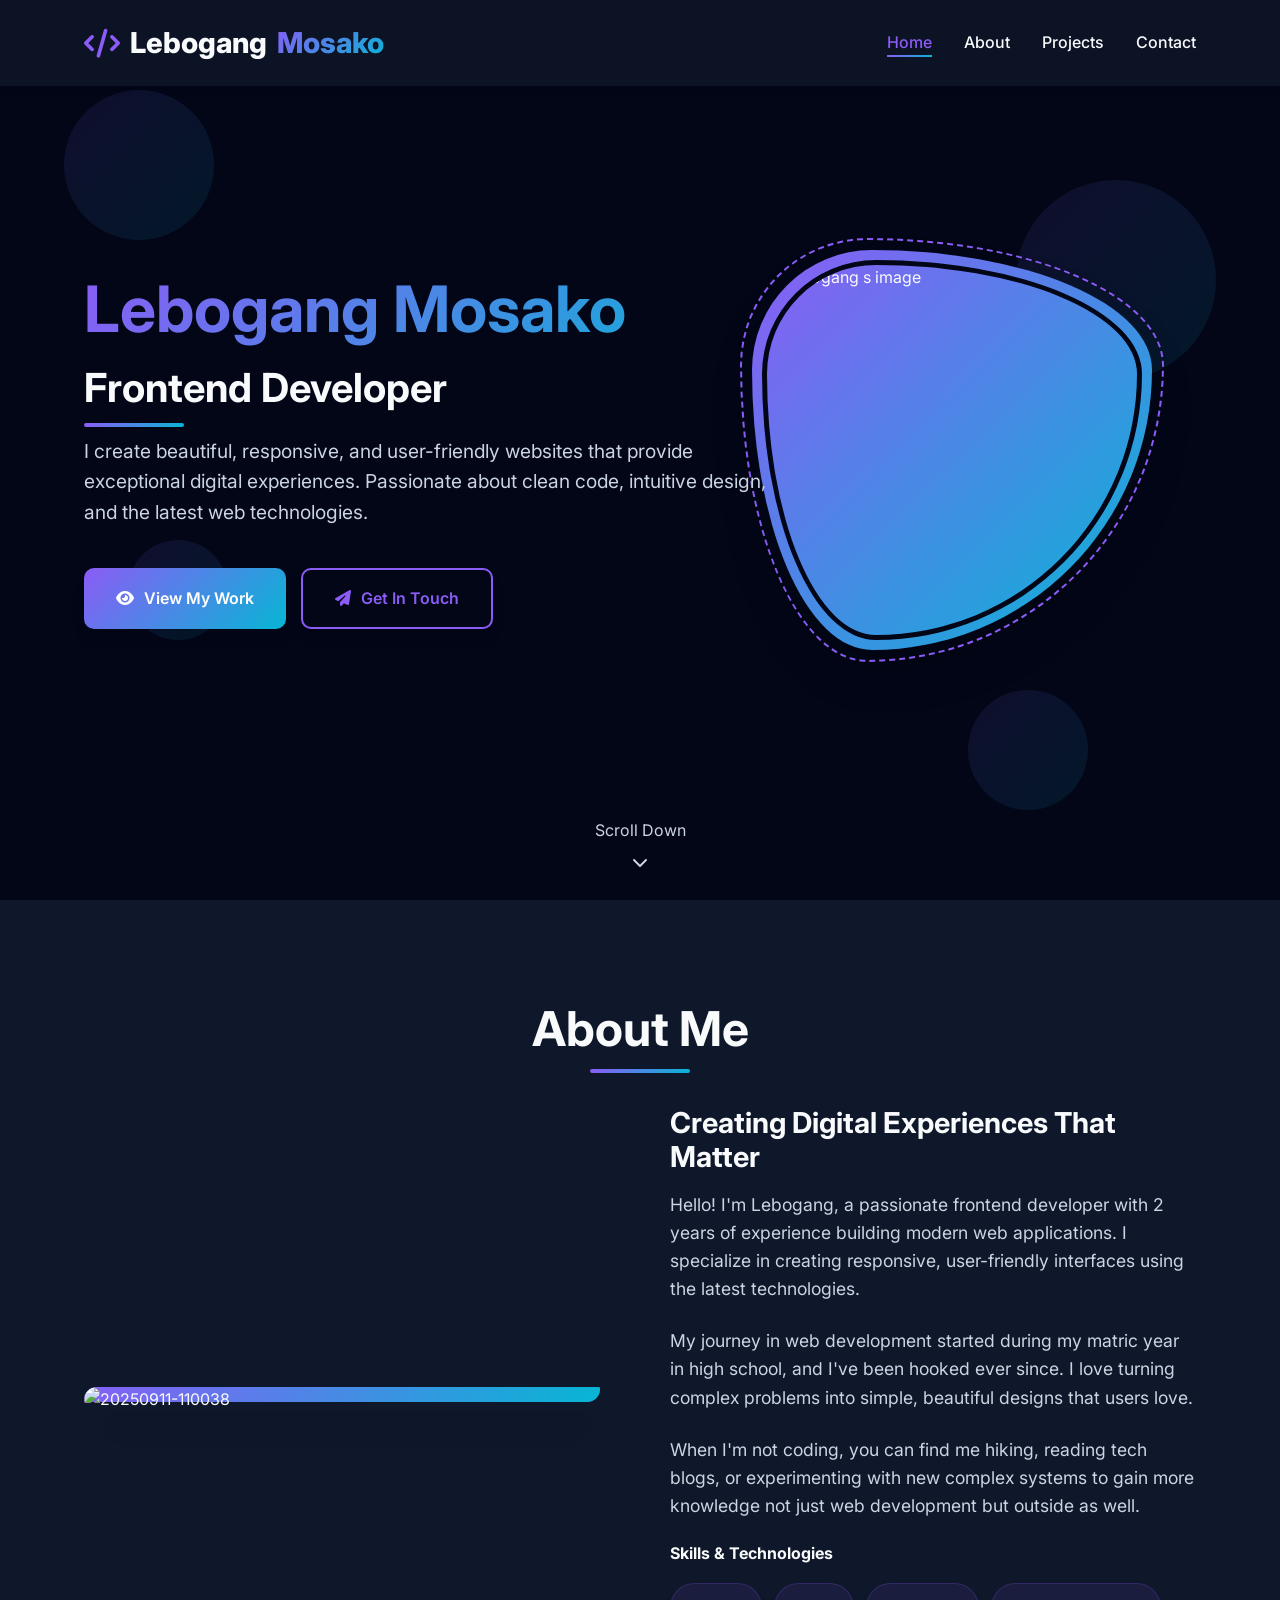
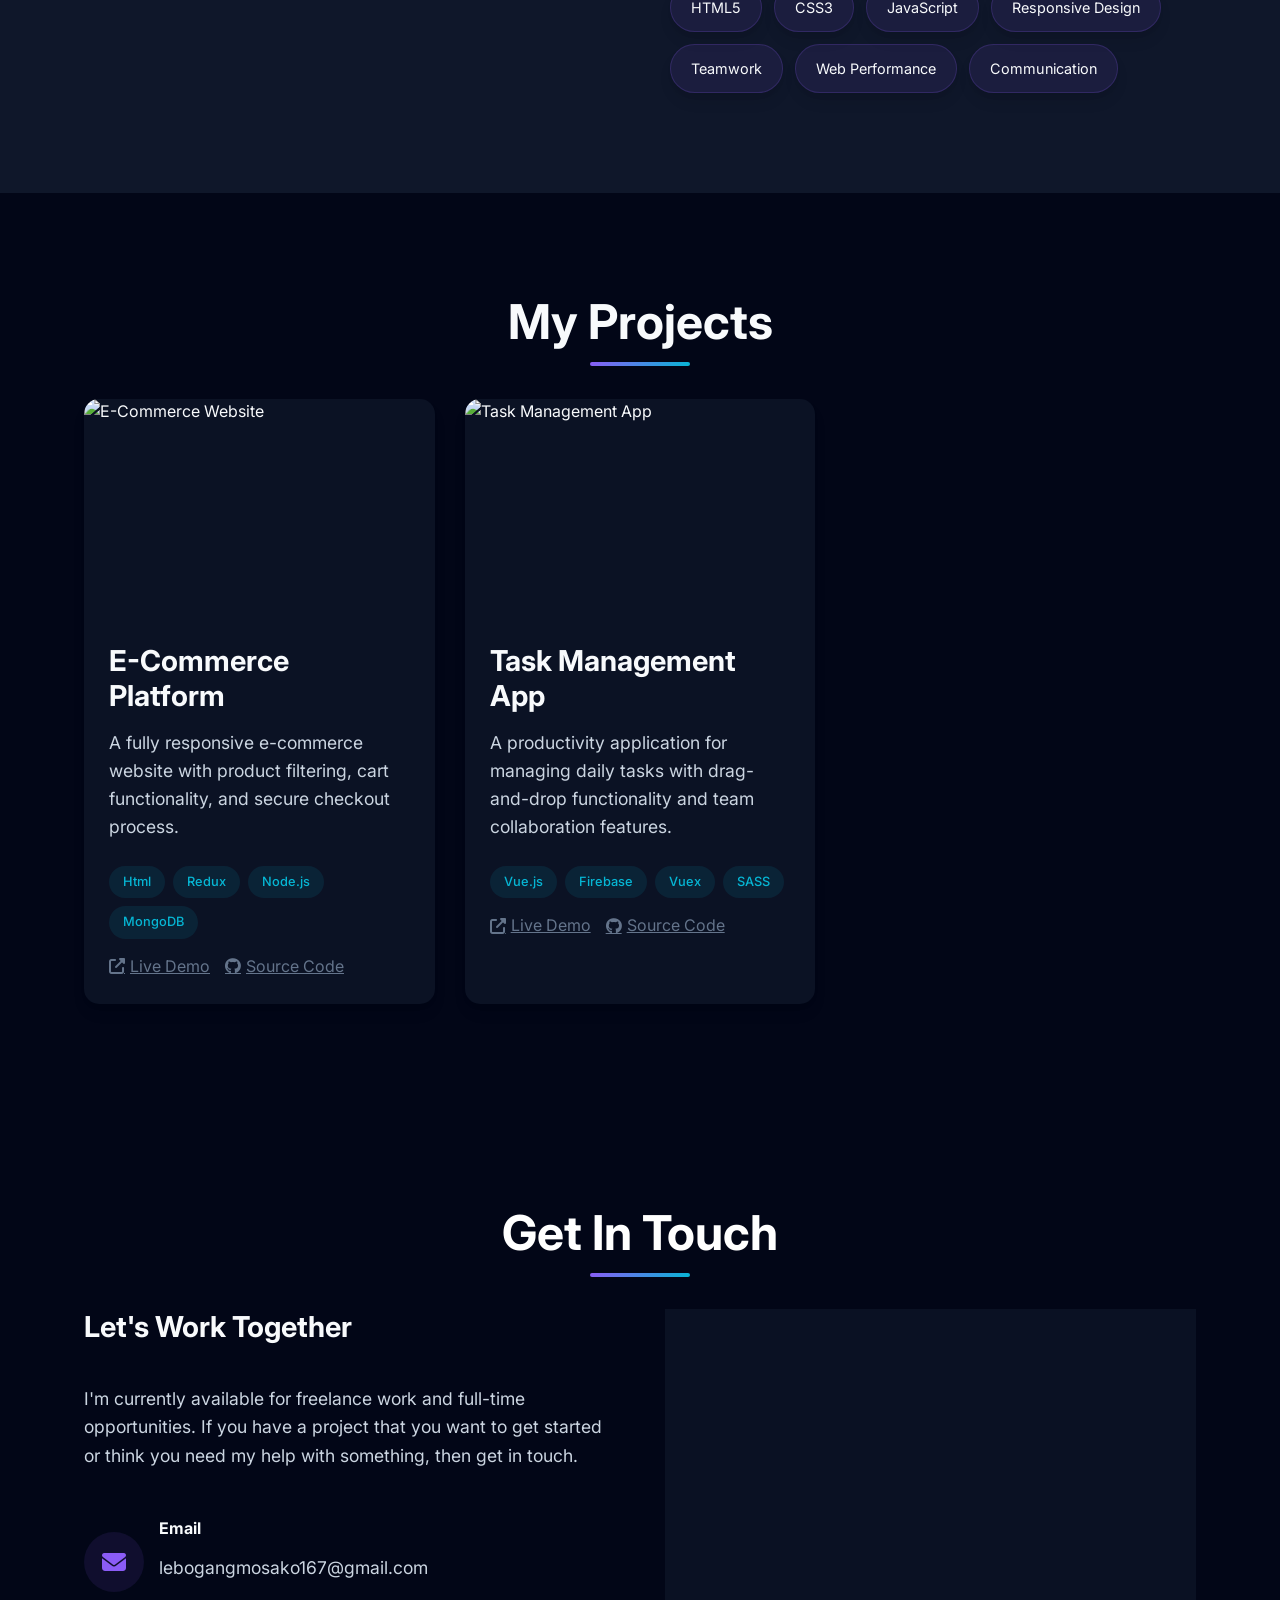
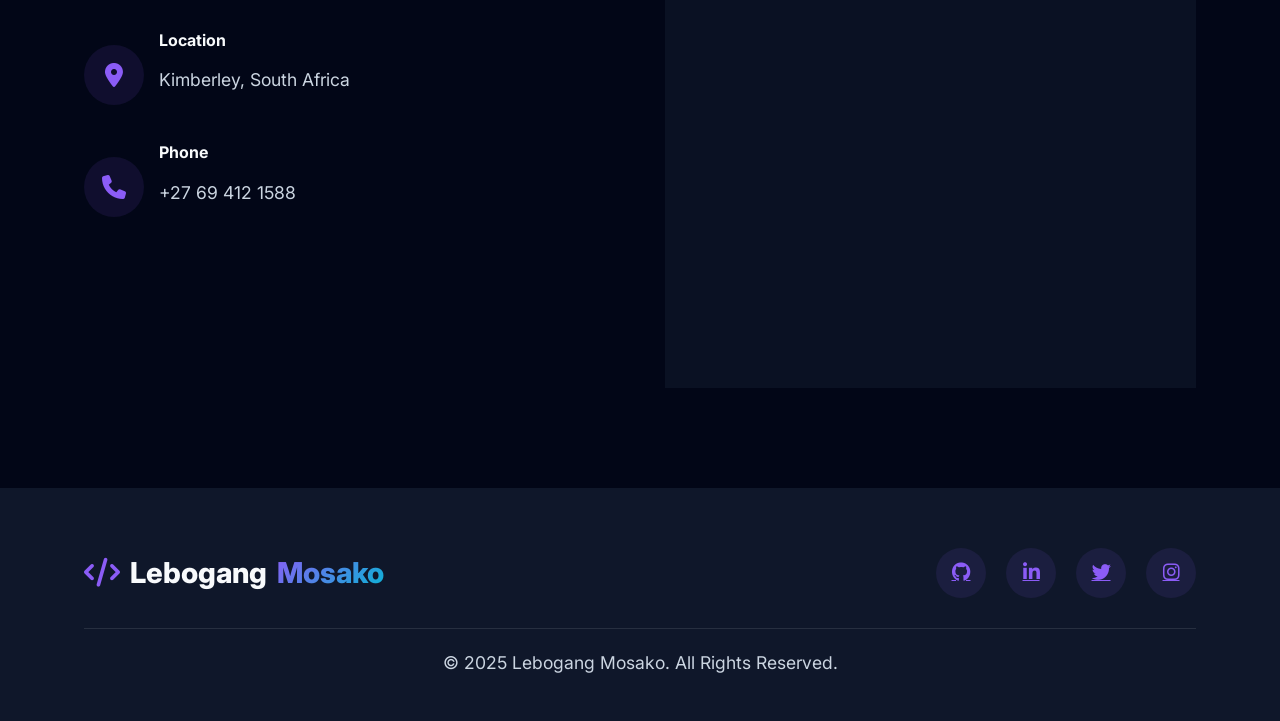
==== index.html @ 3ecdb881 "Add files via upload" ====
<!DOCTYPE html>
<html lang="en">
<head>
    <meta charset="UTF-8">
    <meta name="viewport" content="width=device-width, initial-scale=1.0">
    <title>Lebogang Mosako | Frontend Developer</title>
    <link rel="stylesheet" href="https://cdnjs.cloudflare.com/ajax/libs/font-awesome/6.4.0/css/all.min.css">
    <link href="https://fonts.googleapis.com/css2?family=Inter:wght@300;400;500;600;700;800&display=swap" rel="stylesheet">
    <link rel="stylesheet" href="style.css">
    <style>
        
    </style>
</head>
<body>
    <!-- Floating Background Elements -->
    <div class="floating-elements">
        <div class="floating-element"></div>
        <div class="floating-element"></div>
        <div class="floating-element"></div>
        <div class="floating-element"></div>
    </div>

    <!-- Header & Navigation -->
    <header id="header">
        <div class="container">
            <nav>
                <a href="#" class="logo">
                    <i class="fas fa-code"></i>
                    Lebogang<span>Mosako</span>
                </a>
                <div class="menu-toggle" id="menuToggle">
                    <i class="fas fa-bars"></i>
                </div>
                <ul class="nav-links" id="navLinks">
                    <li><a href="#home" class="active">Home</a></li>
                    <li><a href="#about">About</a></li>
                    <li><a href="#projects">Projects</a></li>
                    <li><a href="#contact">Contact</a></li>
                </ul>
            </nav>
        </div>
    </header>

    <!-- Hero Section -->
    <section class="hero" id="home">
        <div class="container">
            <div class="hero-content">
                <h1>Lebogang Mosako</h1>
                <h2>Frontend Developer</h2>
                <p>I create beautiful, responsive, and user-friendly websites that provide exceptional digital experiences. Passionate about clean code, intuitive design, and the latest web technologies.</p>
                <div class="hero-btns">
                    <a href="#projects" class="btn">
                        <i class="fas fa-eye"></i> View My Work
                    </a>
                    <a href="#contact" class="btn btn-outline">
                        <i class="fas fa-paper-plane"></i> Get In Touch
                    </a>
                </div>
            </div>
            <div class="hero-image">
                <!-- Replace with your actual image -->
                <img src="https://i.ibb.co/PsSJ8Vkr/Snapchat-549143910.jpg" alt="Lebogang s image" border="0">
            </div>
            <div class="scroll-indicator">
                <span>Scroll Down</span>
                <i class="fas fa-chevron-down"></i>
            </div>
        </div>
    </section>

    <!-- About Section -->
    <section class="about" id="about">
        <div class="container">
            <h2>About Me</h2>
            <div class="about-content">
                <div class="about-img">
                    <img src="https://i.ibb.co/0RmX1Yvx/20250911-110038.jpg" alt="20250911-110038" border="0">
                </div>
                <div class="about-text">
                    <h3>Creating Digital Experiences That Matter</h3>
                    <p>Hello! I'm Lebogang, a passionate frontend developer with 2 years of experience building modern web applications. I specialize in creating responsive, user-friendly interfaces using the latest technologies.</p>
                    <p>My journey in web development started during my matric year in high school, and I've been hooked ever since. I love turning complex problems into simple, beautiful designs that users love.</p>
                    <p>When I'm not coding, you can find me hiking, reading tech blogs, or experimenting with new complex systems to gain more knowledge not just web development but outside as well.</p>
                    
                    <h4>Skills & Technologies</h4>
                    <div class="skills">
                        <span class="skill">HTML5</span>
                        <span class="skill">CSS3</span>
                        <span class="skill">JavaScript</span>
                        <span class="skill">Responsive Design</span>
                        <span class="skill">Teamwork</span>
                        <span class="skill">Web Performance</span>
                        <span class="skill">Communication</span>
                    </div>
                </div>
            </div>
        </div>
    </section>

    <!-- Projects Section -->
    <section id="projects">
        <div class="container">
            <h2>My Projects</h2>
            <div class="projects-grid">
                <!-- Project 1 -->
                <div class="project-card">
                    <div class="project-img">
                        <img src="https://images.unsplash.com/photo-1551650975-87deedd944c3?ixlib=rb-4.0.3&ixid=M3wxMjA3fDB8MHxwaG90by1wYWdlfHx8fGVufDB8fHx8fA%3D%3D&auto=format&fit=crop&w=1674&q=80" alt="E-Commerce Website">
                        <div class="project-overlay">
                            <a href="#" class="btn">
                                <i class="fas fa-external-link-alt"></i> View Project
                            </a>
                        </div>
                    </div>
                    <div class="project-info">
                        <h3>E-Commerce Platform</h3>
                        <p>A fully responsive e-commerce website with product filtering, cart functionality, and secure checkout process.</p>
                        <div class="project-tech">
                            <span class="tech-tag">Html</span>
                            <span class="tech-tag">Redux</span>
                            <span class="tech-tag">Node.js</span>
                            <span class="tech-tag">MongoDB</span>
                        </div>
                        <div class="project-links">
                            <a href="#">
                                <i class="fas fa-external-link-alt"></i> Live Demo
                            </a>
                            <a href="#">
                                <i class="fab fa-github"></i> Source Code
                            </a>
                        </div>
                    </div>
                </div>
                
                <!-- Project 2 -->
                <div class="project-card">
                    <div class="project-img">
                        <img src="https://images.unsplash.com/photo-1611224923853-80b023f02d71?ixlib=rb-4.0.3&ixid=M3wxMjA3fDB8MHxwaG90by1wYWdlfHx8fGVufDB8fHx8fA%3D%3D&auto=format&fit=crop&w=1738&q=80" alt="Task Management App">
                        <div class="project-overlay">
                            <a href="#" class="btn">
                                <i class="fas fa-external-link-alt"></i> View Project
                            </a>
                        </div>
                    </div>
                    <div class="project-info">
                        <h3>Task Management App</h3>
                        <p>A productivity application for managing daily tasks with drag-and-drop functionality and team collaboration features.</p>
                        <div class="project-tech">
                            <span class="tech-tag">Vue.js</span>
                            <span class="tech-tag">Firebase</span>
                            <span class="tech-tag">Vuex</span>
                            <span class="tech-tag">SASS</span>
                        </div>
                        <div class="project-links">
                            <a href="#">
                                <i class="fas fa-external-link-alt"></i> Live Demo
                            </a>
                            <a href="#">
                                <i class="fab fa-github"></i> Source Code
                            </a>
                        </div>
                    </div>
                </div>
                <!-- Project 3 -->
                </div>
            </div>
        </div>
    </section>

    <!-- Contact Section -->
    <section class="contact" id="contact">
        <div class="container">
            <h2>Get In Touch</h2>
            <div class="contact-content">
                <div class="contact-info">
                    <h3>Let's Work Together</h3>
                    <p>I'm currently available for freelance work and full-time opportunities. If you have a project that you want to get started or think you need my help with something, then get in touch.</p>
                    
                    <div class="contact-item">
                        <div class="contact-icon">
                            <i class="fas fa-envelope"></i>
                        </div>
                        <div>
                            <h4>Email</h4>
                            <p>lebogangmosako167@gmail.com</p>
                        </div>
                    </div>
                    
                    <div class="contact-item">
                        <div class="contact-icon">
                            <i class="fas fa-map-marker-alt"></i>
                        </div>
                        <div>
                            <h4>Location</h4>
                            <p>Kimberley, South Africa</p>
                        </div>
                    </div>
                    
                    <div class="contact-item">
                        <div class="contact-icon">
                            <i class="fas fa-phone"></i>
                        </div>
                        <div>
                            <h4>Phone</h4>
                            <p>+27 69 412 1588</p>
                        </div>
                    </div>
                </div>
                
                <div class="contact-form">
                    <form id="contactForm">
                        <div class="form-group">
                            <label for="name">Your Name</label>
                            <input name="name" type="text" id="name" class="form-control" placeholder="Enter your name" required>
                        </div>
                        
                        <div class="form-group">
                            <label for="email">Your Email</label>
                            <input name="email" type="email" id="email" class="form-control" placeholder="Enter your email" required>
                        </div>
                        
                        <div class="form-group">
                            <label for="subject">Subject</label>
                            <input type="text" name="subject" id="subject" class="form-control" placeholder="Enter subject" required>
                        </div>
                        
                        <div class="form-group">
                            <label for="message">Your Message</label>
                            <textarea id="message" name="message" class="form-control" placeholder="Enter your message" required></textarea>
                        </div>
                        
                        <button type="submit" class="btn">
                            <i class="fas fa-paper-plane"></i> Send Message
                        </button>
                        <p id="formStatus" class="form-status"></p>
                    </form>
                </div>
            </div>
        </div>
    </section>

    <!-- Footer -->
    <footer>
        <div class="container">
            <div class="footer-content">
                <div class="footer-logo">
                    <a href="#" class="logo">
                        <i class="fas fa-code"></i>
                        Lebogang<span>Mosako</span>
                    </a>
                </div>
                <div class="social-links">
                    <a href="https://github.com/KuronaiZuko1"><i class="fab fa-github"></i></a>
                    <a href="www.linkedin.com/in/lebogang-mosako-250691349"><i class="fab fa-linkedin-in"></i></a>
                    <a href="x.com/Lebogang621385"><i class="fab fa-twitter"></i></a>
                    <a href="https://www.instagram.com/lebo.gang4751?igsh=YzljYTk1ODg3Zg=="><i class="fab fa-instagram"></i></a>
                </div>
            </div>
            <div class="copyright">
                <p>&copy; 2025 Lebogang Mosako. All Rights Reserved.</p>
            </div>
        </div>
    </footer>

    <script src="script.js"></script>
</body>
</html>
---- style.css ----
:root {
            --primary: #8b5cf6;
            --primary-dark: #7c3aed;
            --secondary: #06b6d4;
            --accent: #f59e0b;
            --dark: #0f172a;
            --darker: #020617;
            --light: #f8fafc;
            --gray: #64748b;
            --gray-light: #cbd5e1;
            --transition: all 0.4s cubic-bezier(0.4, 0, 0.2, 1);
            --shadow: 0 10px 15px -3px rgba(0, 0, 0, 0.1), 0 4px 6px -2px rgba(0, 0, 0, 0.05);
            --shadow-lg: 0 25px 50px -12px rgba(0, 0, 0, 0.25);
            --gradient: linear-gradient(135deg, var(--primary) 0%, var(--secondary) 100%);
        }

        * {
            margin: 0;
            padding: 0;
            box-sizing: border-box;
        }

        html {
            scroll-behavior: smooth;
        }

        body {
            font-family: 'Inter', sans-serif;
            background-color: var(--darker);
            color: var(--light);
            line-height: 1.6;
            overflow-x: hidden;
        }

        .container {
            width: 90%;
            max-width: 1200px;
            margin: 0 auto;
            padding: 0 20px;
        }

        section {
            padding: 100px 0;
            position: relative;
        }

        h1, h2, h3, h4, h5 {
            font-weight: 700;
            line-height: 1.2;
            margin-bottom: 1rem;
        }

        h1 {
            font-size: 4rem;
            background: var(--gradient);
            -webkit-background-clip: text;
            background-clip: text;
            color: transparent;
            animation: textShine 3s ease-in-out infinite alternate;
        }

        h2 {
            font-size: 3rem;
            text-align: center;
            margin-bottom: 3rem;
            position: relative;
        }

        h2::after {
            content: '';
            position: absolute;
            bottom: -15px;
            left: 50%;
            transform: translateX(-50%);
            width: 100px;
            height: 4px;
            background: var(--gradient);
            border-radius: 2px;
        }

        h3 {
            font-size: 1.8rem;
        }

        p {
            margin-bottom: 1.5rem;
            color: var(--gray-light);
            font-size: 1.1rem;
        }

        .btn {
            display: inline-flex;
            align-items: center;
            gap: 10px;
            padding: 16px 32px;
            background: var(--gradient);
            color: white;
            border: none;
            border-radius: 10px;
            cursor: pointer;
            text-decoration: none;
            font-weight: 600;
            font-size: 1rem;
            transition: var(--transition);
            box-shadow: var(--shadow);
            position: relative;
            overflow: hidden;
        }

        .btn::before {
            content: '';
            position: absolute;
            top: 0;
            left: -100%;
            width: 100%;
            height: 100%;
            background: linear-gradient(90deg, transparent, rgba(255,255,255,0.2), transparent);
            transition: 0.5s;
        }

        .btn:hover::before {
            left: 100%;
        }

        .btn:hover {
            transform: translateY(-5px);
            box-shadow: var(--shadow-lg);
        }

        .btn-outline {
            background: transparent;
            border: 2px solid var(--primary);
            color: var(--primary);
        }

        .btn-outline:hover {
            background: var(--primary);
            color: white;
        }

        /* Floating background elements */
        .floating-elements {
            position: absolute;
            top: 0;
            left: 0;
            width: 100%;
            height: 100%;
            overflow: hidden;
            z-index: -1;
        }

        .floating-element {
            position: absolute;
            border-radius: 50%;
            background: var(--gradient);
            opacity: 0.1;
            animation: float 15s infinite ease-in-out;
        }

        .floating-element:nth-child(1) {
            width: 150px;
            height: 150px;
            top: 10%;
            left: 5%;
            animation-delay: 0s;
        }

        .floating-element:nth-child(2) {
            width: 100px;
            height: 100px;
            top: 60%;
            left: 10%;
            animation-delay: 2s;
        }

        .floating-element:nth-child(3) {
            width: 200px;
            height: 200px;
            top: 20%;
            right: 5%;
            animation-delay: 4s;
        }

        .floating-element:nth-child(4) {
            width: 120px;
            height: 120px;
            bottom: 10%;
            right: 15%;
            animation-delay: 6s;
        }

        /* Header & Navigation */
        header {
            position: fixed;
            top: 0;
            left: 0;
            width: 100%;
            background: rgba(15, 23, 42, 0.8);
            backdrop-filter: blur(10px);
            box-shadow: 0 1px 10px rgba(0, 0, 0, 0.1);
            z-index: 1000;
            transition: var(--transition);
        }

        header.scrolled {
            background: rgba(2, 6, 23, 0.95);
            box-shadow: 0 5px 20px rgba(0, 0, 0, 0.2);
        }

        nav {
            display: flex;
            justify-content: space-between;
            align-items: center;
            padding: 20px 0;
        }

        .logo {
            font-size: 1.8rem;
            font-weight: 800;
            color: var(--light);
            text-decoration: none;
            display: flex;
            align-items: center;
            gap: 10px;
        }

        .logo span {
            background: var(--gradient);
            -webkit-background-clip: text;
            background-clip: text;
            color: transparent;
        }

        .logo i {
            color: var(--primary);
        }

        .nav-links {
            display: flex;
            list-style: none;
            gap: 2rem;
        }

        .nav-links a {
            text-decoration: none;
            color: var(--light);
            font-weight: 500;
            transition: var(--transition);
            position: relative;
            padding: 5px 0;
        }

        .nav-links a::after {
            content: '';
            position: absolute;
            bottom: 0;
            left: 0;
            width: 0;
            height: 2px;
            background: var(--gradient);
            transition: var(--transition);
        }

        .nav-links a:hover::after,
        .nav-links a.active::after {
            width: 100%;
        }

        .nav-links a:hover,
        .nav-links a.active {
            color: var(--primary);
        }

        .menu-toggle {
            display: none;
            font-size: 1.5rem;
            cursor: pointer;
            color: var(--light);
        }

        /* Hero Section */
        .hero {
            height: 100vh;
            display: flex;
            align-items: center;
            position: relative;
            overflow: hidden;
        }

        .hero-content {
            max-width: 700px;
            position: relative;
            z-index: 2;
            opacity: 0;
            transform: translateY(30px);
            animation: fadeUp 1s ease forwards 0.5s;
        }

        .hero h1 {
            margin-bottom: 1rem;
        }

        .hero h2 {
            font-size: 2.5rem;
            text-align: left;
            margin-bottom: 1.5rem;
        }

        .hero h2::after {
            left: 0;
            transform: none;
        }

        .hero p {
            font-size: 1.2rem;
            margin-bottom: 2.5rem;
        }

        .hero-btns {
            display: flex;
            gap: 15px;
            flex-wrap: wrap;
        }

        .hero-image {
            position: absolute;
            right: 10%;
            top: 50%;
            transform: translateY(-50%);
            width: 400px;
            height: 400px;
            border-radius: 30% 70% 70% 30% / 30% 30% 70% 70%;
            background: var(--gradient);
            display: flex;
            align-items: center;
            justify-content: center;
            box-shadow: var(--shadow-lg);
            animation: morph 8s ease-in-out infinite;
            opacity: 0;
            transform: translateY(-50%) scale(0.8);
            animation: fadeIn 1s ease forwards 1s, morph 8s ease-in-out infinite 1.5s;
        }

        .hero-image::before {
            content: '';
            position: absolute;
            width: 420px;
            height: 420px;
            border-radius: 30% 70% 70% 30% / 30% 30% 70% 70%;
            border: 2px dashed var(--primary);
            animation: rotate 20s linear infinite;
        }

        .hero-image img {
            width: 380px;
            height: 380px;
            border-radius: 30% 70% 70% 30% / 30% 30% 70% 70%;
            object-fit: cover;
            border: 5px solid var(--darker);
        }

        .scroll-indicator {
            position: absolute;
            bottom: 30px;
            left: 50%;
            transform: translateX(-50%);
            display: flex;
            flex-direction: column;
            align-items: center;
            gap: 10px;
            color: var(--gray-light);
            animation: bounce 2s infinite;
        }

        /* About Section */
        .about {
            background: var(--dark);
        }

        .about-content {
            display: grid;
            grid-template-columns: 1fr 1fr;
            gap: 60px;
            align-items: center;
        }

        .about-img {
            border-radius: 20px;
            overflow: hidden;
            box-shadow: var(--shadow-lg);
            position: relative;
            opacity: 0;
            transform: translateX(-50px);
            transition: all 0.8s ease;
        }

        .about-img.visible {
            opacity: 1;
            transform: translateX(0);
        }

        .about-img::before {
            content: '';
            position: absolute;
            top: -10px;
            left: -10px;
            right: 10px;
            bottom: 10px;
            background: var(--gradient);
            border-radius: 20px;
            z-index: -1;
        }

        .about-img img {
            width: 100%;
            height: auto;
            display: block;
            border-radius: 20px;
            transition: var(--transition);
        }

        .about-img:hover img {
            transform: scale(1.05);
        }

        .skills {
            display: flex;
            flex-wrap: wrap;
            gap: 12px;
            margin-top: 20px;
        }

        .skill {
            background: rgba(139, 92, 246, 0.1);
            padding: 12px 20px;
            border-radius: 30px;
            font-size: 0.9rem;
            box-shadow: var(--shadow);
            border: 1px solid rgba(139, 92, 246, 0.2);
            transition: var(--transition);
            opacity: 0;
            transform: translateY(20px);
        }

        .skill.visible {
            opacity: 1;
            transform: translateY(0);
        }

        .skill:hover {
            transform: translateY(-5px);
            box-shadow: var(--shadow-lg);
            border-color: var(--primary);
            background: rgba(139, 92, 246, 0.2);
        }

        /* Projects Section */
        .projects-grid {
            display: grid;
            grid-template-columns: repeat(auto-fill, minmax(350px, 1fr));
            gap: 30px;
        }

        .project-card {
            background: rgba(15, 23, 42, 0.7);
            border-radius: 15px;
            overflow: hidden;
            box-shadow: var(--shadow);
            transition: var(--transition);
            position: relative;
            opacity: 0;
            transform: translateY(50px);
        }

        .project-card.visible {
            opacity: 1;
            transform: translateY(0);
        }

        .project-card:hover {
            transform: translateY(-15px);
            box-shadow: var(--shadow-lg);
        }

        .project-img {
            height: 220px;
            overflow: hidden;
            position: relative;
        }

        .project-img img {
            width: 100%;
            height: 100%;
            object-fit: cover;
            transition: var(--transition);
        }

        .project-card:hover .project-img img {
            transform: scale(1.1);
        }

        .project-overlay {
            position: absolute;
            top: 0;
            left: 0;
            width: 100%;
            height: 100%;
            background: rgba(2, 6, 23, 0.8);
            display: flex;
            align-items: center;
            justify-content: center;
            opacity: 0;
            transition: var(--transition);
        }

        .project-card:hover .project-overlay {
            opacity: 1;
        }

        .project-info {
            padding: 25px;
        }

        .project-tech {
            display: flex;
            flex-wrap: wrap;
            gap: 8px;
            margin: 15px 0;
        }

        .tech-tag {
            background: rgba(6, 182, 212, 0.1);
            color: var(--secondary);
            padding: 6px 14px;
            border-radius: 20px;
            font-size: 0.8rem;
            font-weight: 500;
            transition: var(--transition);
        }

        .tech-tag:hover {
            background: rgba(6, 182, 212, 0.2);
            transform: translateY(-2px);
        }

        .project-links {
            display: flex;
            gap: 15px;
        }

        .project-links a {
            color: var(--gray);
            transition: var(--transition);
            display: flex;
            align-items: center;
            gap: 5px;
        }

        .project-links a:hover {
            color: var(--primary);
        }

        /* Contact Section */
        .contact {
            background: var(--darker);
        }

        .contact h2 {
            color: white;
        }

        .contact h2::after {
            background: var(--gradient);
        }

        .contact-content {
            display: grid;
            grid-template-columns: 1fr 1fr;
            gap: 50px;
        }

        .contact-info {
            display: flex;
            flex-direction: column;
            gap: 25px;
        }

        .contact-item {
            display: flex;
            align-items: center;
            gap: 15px;
            opacity: 0;
            transform: translateX(-30px);
            transition: all 0.6s ease;
        }

        .contact-item.visible {
            opacity: 1;
            transform: translateX(0);
        }

        .contact-icon {
            width: 60px;
            height: 60px;
            background: rgba(139, 92, 246, 0.1);
            border-radius: 50%;
            display: flex;
            align-items: center;
            justify-content: center;
            color: var(--primary);
            font-size: 1.5rem;
            transition: var(--transition);
        }

        .contact-item:hover .contact-icon {
            background: var(--gradient);
            color: white;
            transform: translateY(-5px) rotate(10deg);
        }

        .contact-form {
            background: rgba(15, 23, 42, 0.7);
            padding: 40px;
            border-radius: 15px;
            backdrop-filter: blur(10px);
            border: 1px solid rgba(139, 92, 246, 0.1);
            opacity: 0;
            transform: translateX(30px);
            transition: all 0.8s ease;
        }

        .contact-form.visible {
            opacity: 1;
            transform: translateX(0);
        }

        .form-group {
            margin-bottom: 20px;
        }

        .form-group label {
            display: block;
            margin-bottom: 8px;
            font-weight: 500;
            color: white;
        }

        .form-control {
            width: 100%;
            padding: 15px;
            border: 1px solid rgba(139, 92, 246, 0.2);
            border-radius: 8px;
            font-size: 1rem;
            transition: var(--transition);
            background: rgba(2, 6, 23, 0.5);
            color: white;
        }

        .form-control::placeholder {
            color: rgba(255, 255, 255, 0.5);
        }

        .form-control:focus {
            outline: none;
            border-color: var(--primary);
            box-shadow: 0 0 0 3px rgba(139, 92, 246, 0.2);
        }

        textarea.form-control {
            min-height: 150px;
            resize: vertical;
        }
.form-status{
            margin-top: 1rem;
            font-weight: 500;
            text-align: center;
            transition: opacity 0.3s ease;
}

        /* Footer */
        footer {
            background: var(--dark);
            color: white;
            padding: 60px 0 20px;
        }

        .footer-content {
            display: flex;
            justify-content: space-between;
            align-items: center;
            margin-bottom: 30px;
        }

        .social-links {
            display: flex;
            gap: 20px;
        }

        .social-links a {
            width: 50px;
            height: 50px;
            background: rgba(139, 92, 246, 0.1);
            border-radius: 50%;
            display: flex;
            align-items: center;
            justify-content: center;
            color: var(--primary);
            font-size: 1.2rem;
            transition: var(--transition);
        }

        .social-links a:hover {
            background: var(--gradient);
            color: white;
            transform: translateY(-5px) rotate(10deg);
        }

        .copyright {
            text-align: center;
            padding-top: 20px;
            border-top: 1px solid rgba(255, 255, 255, 0.1);
            color: var(--gray);
            font-size: 0.9rem;
        }

        /* Animations */
        @keyframes fadeUp {
            from {
                opacity: 0;
                transform: translateY(30px);
            }
            to {
                opacity: 1;
                transform: translateY(0);
            }
        }

        @keyframes fadeIn {
            from {
                opacity: 0;
                transform: translateY(-50%) scale(0.8);
            }
            to {
                opacity: 1;
                transform: translateY(-50%) scale(1);
            }
        }

        @keyframes morph {
            0% {
                border-radius: 30% 70% 70% 30% / 30% 30% 70% 70%;
            }
            25% {
                border-radius: 58% 42% 75% 25% / 76% 46% 54% 24%;
            }
            50% {
                border-radius: 50% 50% 33% 67% / 55% 27% 73% 45%;
            }
            75% {
                border-radius: 33% 67% 58% 42% / 63% 68% 32% 37%;
            }
            100% {
                border-radius: 30% 70% 70% 30% / 30% 30% 70% 70%;
            }
        }

        @keyframes rotate {
            0% {
                transform: rotate(0deg);
            }
            100% {
                transform: rotate(360deg);
            }
        }

        @keyframes bounce {
            0%, 20%, 50%, 80%, 100% {
                transform: translateY(0) translateX(-50%);
            }
            40% {
                transform: translateY(-10px) translateX(-50%);
            }
            60% {
                transform: translateY(-5px) translateX(-50%);
            }
        }

        @keyframes float {
            0%, 100% {
                transform: translateY(0) rotate(0deg);
            }
            33% {
                transform: translateY(-20px) rotate(120deg);
            }
            66% {
                transform: translateY(10px) rotate(240deg);
            }
        }

        @keyframes textShine {
            0% {
                background-position: 0% 50%;
            }
            100% {
                background-position: 100% 50%;
            }
        }

        /* Responsive Design */
        @media (max-width: 1100px) {
            .hero-image {
                width: 350px;
                height: 350px;
            }
            
            .hero-image img {
                width: 330px;
                height: 330px;
            }
            
            .hero-image::before {
                width: 370px;
                height: 370px;
            }
        }

        @media (max-width: 992px) {
            h1 {
                font-size: 3.2rem;
            }
            
            h2 {
                font-size: 2.5rem;
            }
            
            .about-content, .contact-content {
                grid-template-columns: 1fr;
            }
            
            .about-img {
                max-width: 500px;
                margin: 0 auto;
            }
            
            .hero-image {
                position: relative;
                right: auto;
                top: auto;
                transform: none;
                margin: 40px auto 0;
                width: 300px;
                height: 300px;
            }
            
            .hero-image img {
                width: 280px;
                height: 280px;
            }
            
            .hero-image::before {
                width: 320px;
                height: 320px;
            }
            
            .hero {
                height: auto;
                padding: 150px 0 100px;
                text-align: center;
            }
            
            .hero h2 {
                text-align: center;
            }
            
            .hero h2::after {
                left: 50%;
                transform: translateX(-50%);
            }
            
            .hero-btns {
                justify-content: center;
            }
        }

        @media (max-width: 768px) {
            .menu-toggle {
                display: block;
            }
            
            .nav-links {
                position: fixed;
                top: 80px;
                left: -100%;
                width: 100%;
                flex-direction: column;
                background: var(--dark);
                text-align: center;
                box-shadow: var(--shadow-lg);
                transition: var(--transition);
                padding: 30px 0;
                gap: 0;
            }
            
            .nav-links.active {
                left: 0;
            }
            
            .nav-links li {
                margin: 15px 0;
            }
            
            .projects-grid {
                grid-template-columns: 1fr;
            }
            
            .hero-btns {
                flex-direction: column;
                align-items: center;
            }
            
            .footer-content {
                flex-direction: column;
                gap: 30px;
                text-align: center;
            }
        }

        @media (max-width: 576px) {
            h1 {
                font-size: 2.5rem;
            }
            
            h2 {
                font-size: 2rem;
            }
            
            section {
                padding: 80px 0;
            }
            
            .hero {
                padding: 120px 0 80px;
            }
            
            .contact-form {
                padding: 25px;
            }
        }
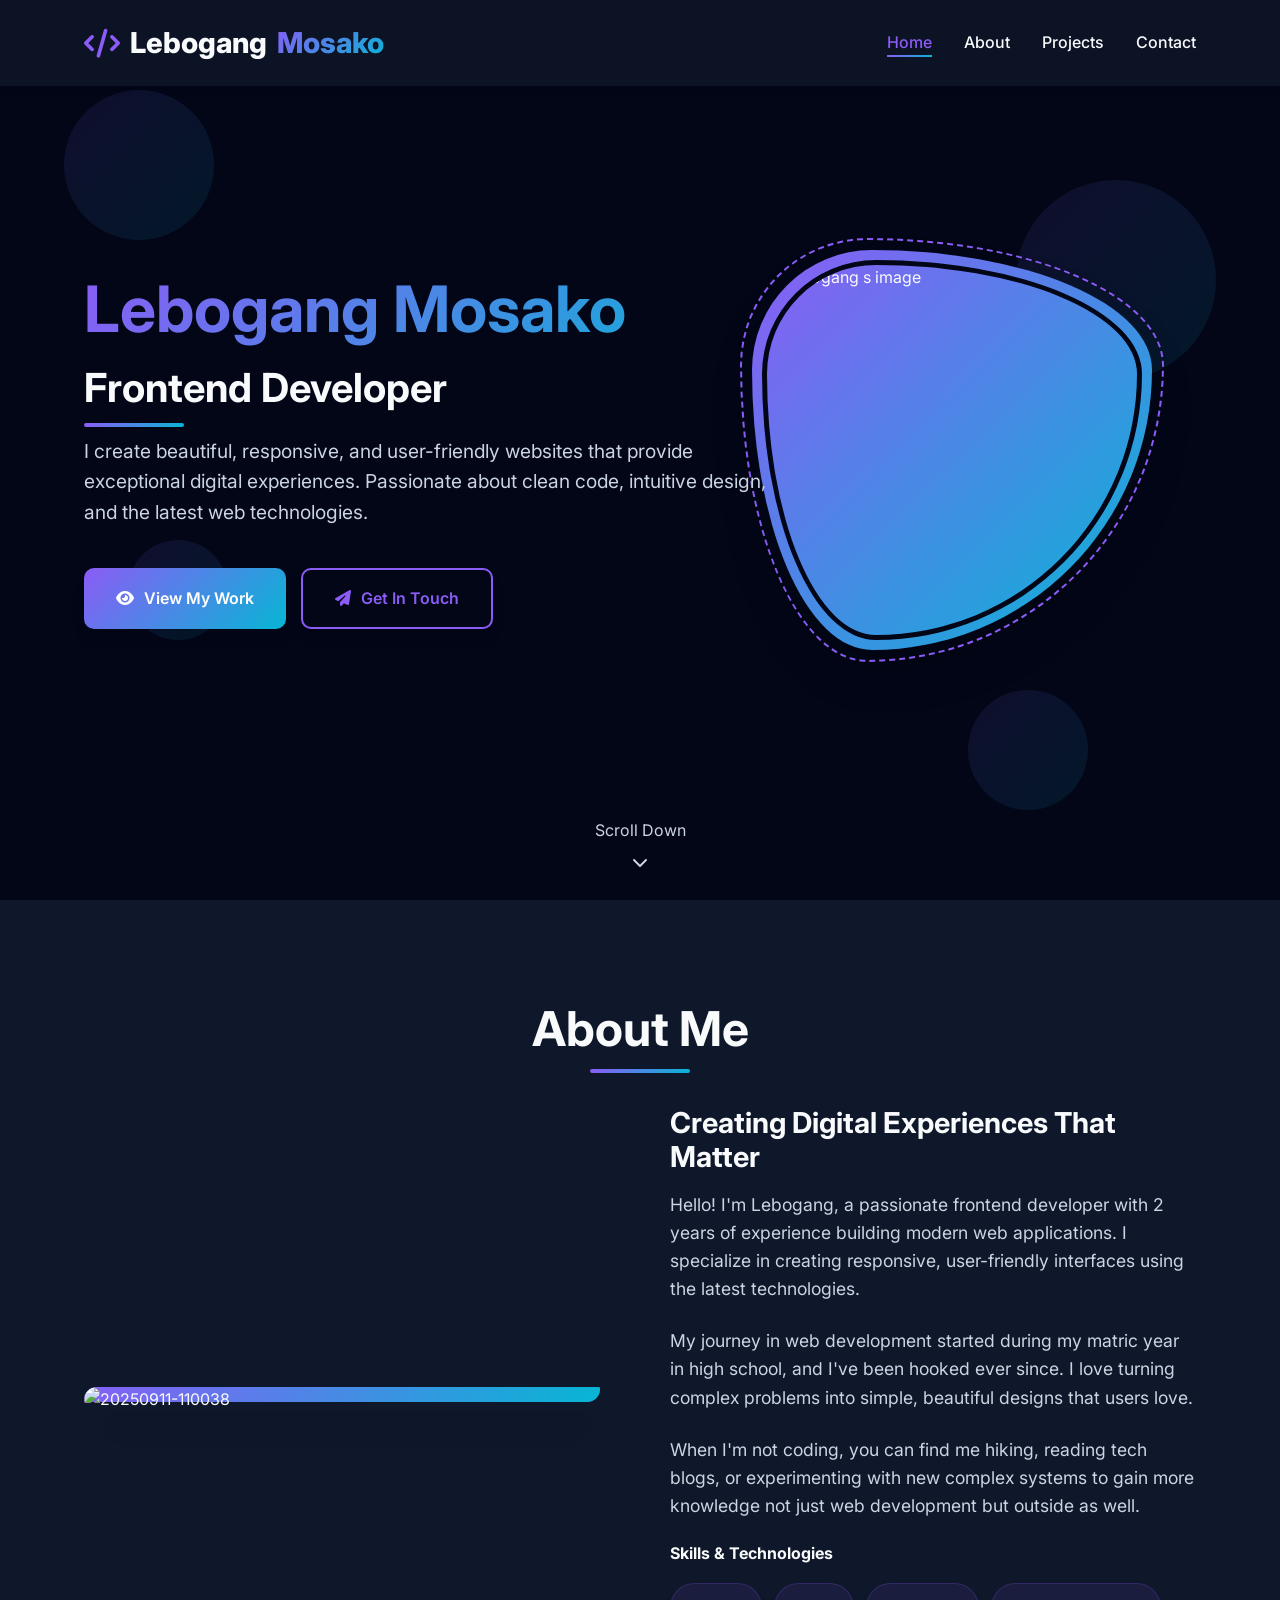
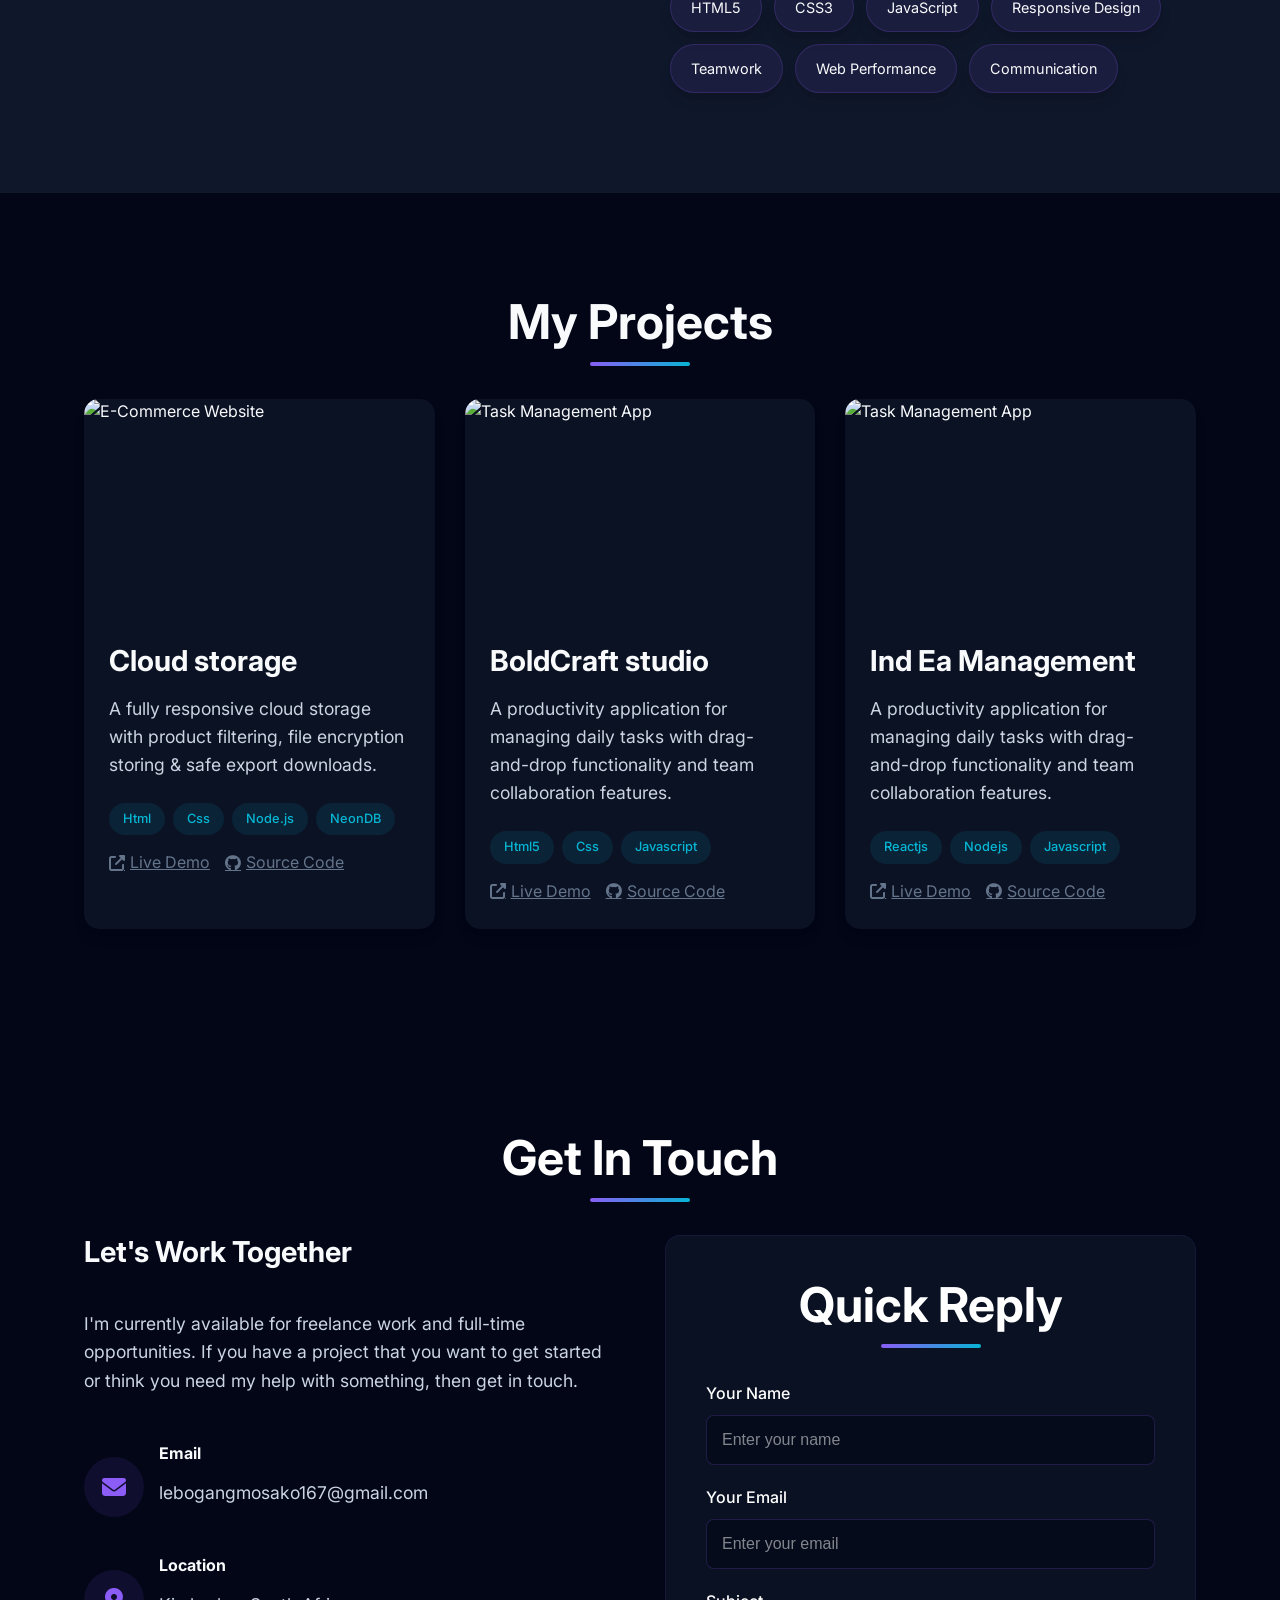
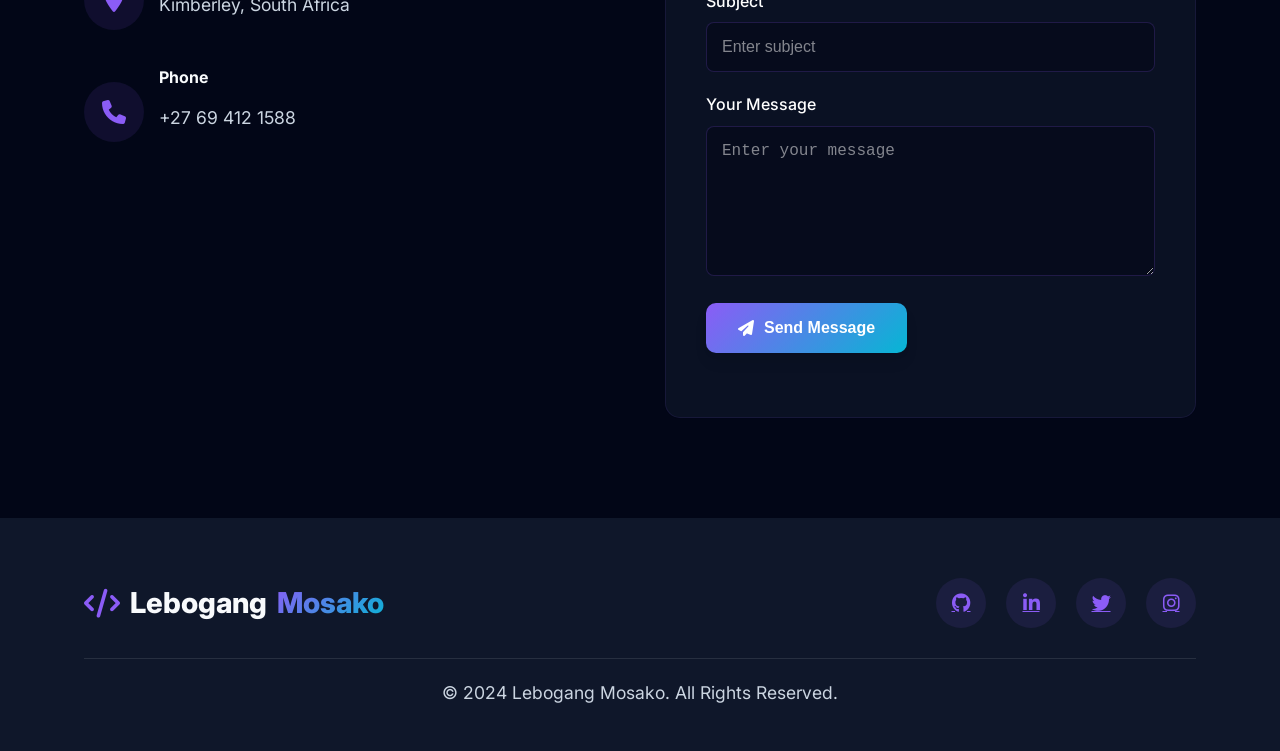
==== commit ce6a180a: "Updating portfolio images." ====
--- a/index.html
+++ b/index.html
@@ -59,7 +59,7 @@
             </div>
             <div class="hero-image">
                 <!-- Replace with your actual image -->
-                <img src="https://i.ibb.co/PsSJ8Vkr/Snapchat-549143910.jpg" alt="Lebogang s image" border="0">
+                <img src="https://i.ibb.co/qYMGdm4f/magichour-ai-image-editor-2026-04-12-1024x1024-cmnva2zq400tq180zrfdvn8py.png" alt="Lebogang s image" border="0">
             </div>
             <div class="scroll-indicator">
                 <span>Scroll Down</span>
@@ -74,7 +74,7 @@
             <h2>About Me</h2>
             <div class="about-content">
                 <div class="about-img">
-                    <img src="https://i.ibb.co/0RmX1Yvx/20250911-110038.jpg" alt="20250911-110038" border="0">
+                    <img src="https://i.ibb.co/9H9h3P7W/IMG-20260316-WA0021.jpg" alt="20250911-110038" border="0">
                 </div>
                 <div class="about-text">
                     <h3>Creating Digital Experiences That Matter</h3>
@@ -105,24 +105,24 @@
                 <!-- Project 1 -->
                 <div class="project-card">
                     <div class="project-img">
-                        <img src="https://images.unsplash.com/photo-1551650975-87deedd944c3?ixlib=rb-4.0.3&ixid=M3wxMjA3fDB8MHxwaG90by1wYWdlfHx8fGVufDB8fHx8fA%3D%3D&auto=format&fit=crop&w=1674&q=80" alt="E-Commerce Website">
+                        <img src="https://i.ibb.co/QjqbQj6t/Screenshot-20260527-194211-Chrome.jpg" alt="E-Commerce Website">
                         <div class="project-overlay">
-                            <a href="#" class="btn">
+                            <a href="https://cloud-storage-ui.netlify.app/" class="btn">
                                 <i class="fas fa-external-link-alt"></i> View Project
                             </a>
                         </div>
                     </div>
                     <div class="project-info">
-                        <h3>E-Commerce Platform</h3>
-                        <p>A fully responsive e-commerce website with product filtering, cart functionality, and secure checkout process.</p>
+                        <h3>Cloud storage</h3>
+                        <p>A fully responsive cloud storage with product filtering, file encryption storing & safe export downloads.</p>
                         <div class="project-tech">
                             <span class="tech-tag">Html</span>
-                            <span class="tech-tag">Redux</span>
+                            <span class="tech-tag">Css</span>
                             <span class="tech-tag">Node.js</span>
-                            <span class="tech-tag">MongoDB</span>
+                            <span class="tech-tag">NeonDB</span>
                         </div>
                         <div class="project-links">
-                            <a href="#">
+                            <a href="https://cloud-storage-ui.netlify.app/">
                                 <i class="fas fa-external-link-alt"></i> Live Demo
                             </a>
                             <a href="#">
@@ -135,24 +135,23 @@
                 <!-- Project 2 -->
                 <div class="project-card">
                     <div class="project-img">
-                        <img src="https://images.unsplash.com/photo-1611224923853-80b023f02d71?ixlib=rb-4.0.3&ixid=M3wxMjA3fDB8MHxwaG90by1wYWdlfHx8fGVufDB8fHx8fA%3D%3D&auto=format&fit=crop&w=1738&q=80" alt="Task Management App">
+                        <img src="https://i.ibb.co/F41TnVPh/Screenshot-20260527-194045-Chrome.jpg" alt="Task Management App">
                         <div class="project-overlay">
-                            <a href="#" class="btn">
+                            <a href="https://boldcraftstudio.netlify.app/" class="btn">
                                 <i class="fas fa-external-link-alt"></i> View Project
                             </a>
                         </div>
                     </div>
                     <div class="project-info">
-                        <h3>Task Management App</h3>
+                        <h3>BoldCraft studio</h3>
                         <p>A productivity application for managing daily tasks with drag-and-drop functionality and team collaboration features.</p>
                         <div class="project-tech">
-                            <span class="tech-tag">Vue.js</span>
-                            <span class="tech-tag">Firebase</span>
-                            <span class="tech-tag">Vuex</span>
-                            <span class="tech-tag">SASS</span>
+                            <span class="tech-tag">Html5</span>
+                            <span class="tech-tag">Css</span>
+                            <span class="tech-tag">Javascript</span>
                         </div>
                         <div class="project-links">
-                            <a href="#">
+                            <a href="https://boldcraftstudio.netlify.app/">
                                 <i class="fas fa-external-link-alt"></i> Live Demo
                             </a>
                             <a href="#">
@@ -162,6 +161,36 @@
                     </div>
                 </div>
                 <!-- Project 3 -->
+                
+                <div class="project-card">
+                    <div class="project-img">
+                        <img src="https://i.ibb.co/Z6NrLzNs/Screenshot-20260527-194234-Chrome.jpg" alt="Task Management App">
+                        <div class="project-overlay">
+                            <a href="https://noobtryout.netlify.app/" class="btn">
+                                <i class="fas fa-external-link-alt"></i> View Project
+                            </a>
+                        </div>
+                    </div>
+                    <div class="project-info">
+                        <h3>Ind Ea Management</h3>
+                        <p>A productivity application for managing daily tasks with drag-and-drop functionality and team collaboration features.</p>
+                        <div class="project-tech">
+                            <span class="tech-tag">Reactjs</span>
+                            <span class="tech-tag">Nodejs</span>
+                            <span class="tech-tag">Javascript</span>
+                        </div>
+                        <div class="project-links">
+                            <a href="https://noobtryout.netlify.app/">
+                                <i class="fas fa-external-link-alt"></i> Live Demo
+                            </a>
+                            <a href="#">
+                                <i class="fab fa-github"></i> Source Code
+                            </a>
+                        </div>
+                    </div>
+                </div>
+                
+                
                 </div>
             </div>
         </div>
@@ -208,6 +237,7 @@
                 </div>
                 
                 <div class="contact-form">
+                    <h2>Quick Reply</h2>
                     <form id="contactForm">
                         <div class="form-group">
                             <label for="name">Your Name</label>
@@ -257,7 +287,7 @@
                 </div>
             </div>
             <div class="copyright">
-                <p>&copy; 2025 Lebogang Mosako. All Rights Reserved.</p>
+                <p>&copy; 2024 Lebogang Mosako. All Rights Reserved.</p>
             </div>
         </div>
     </footer>
